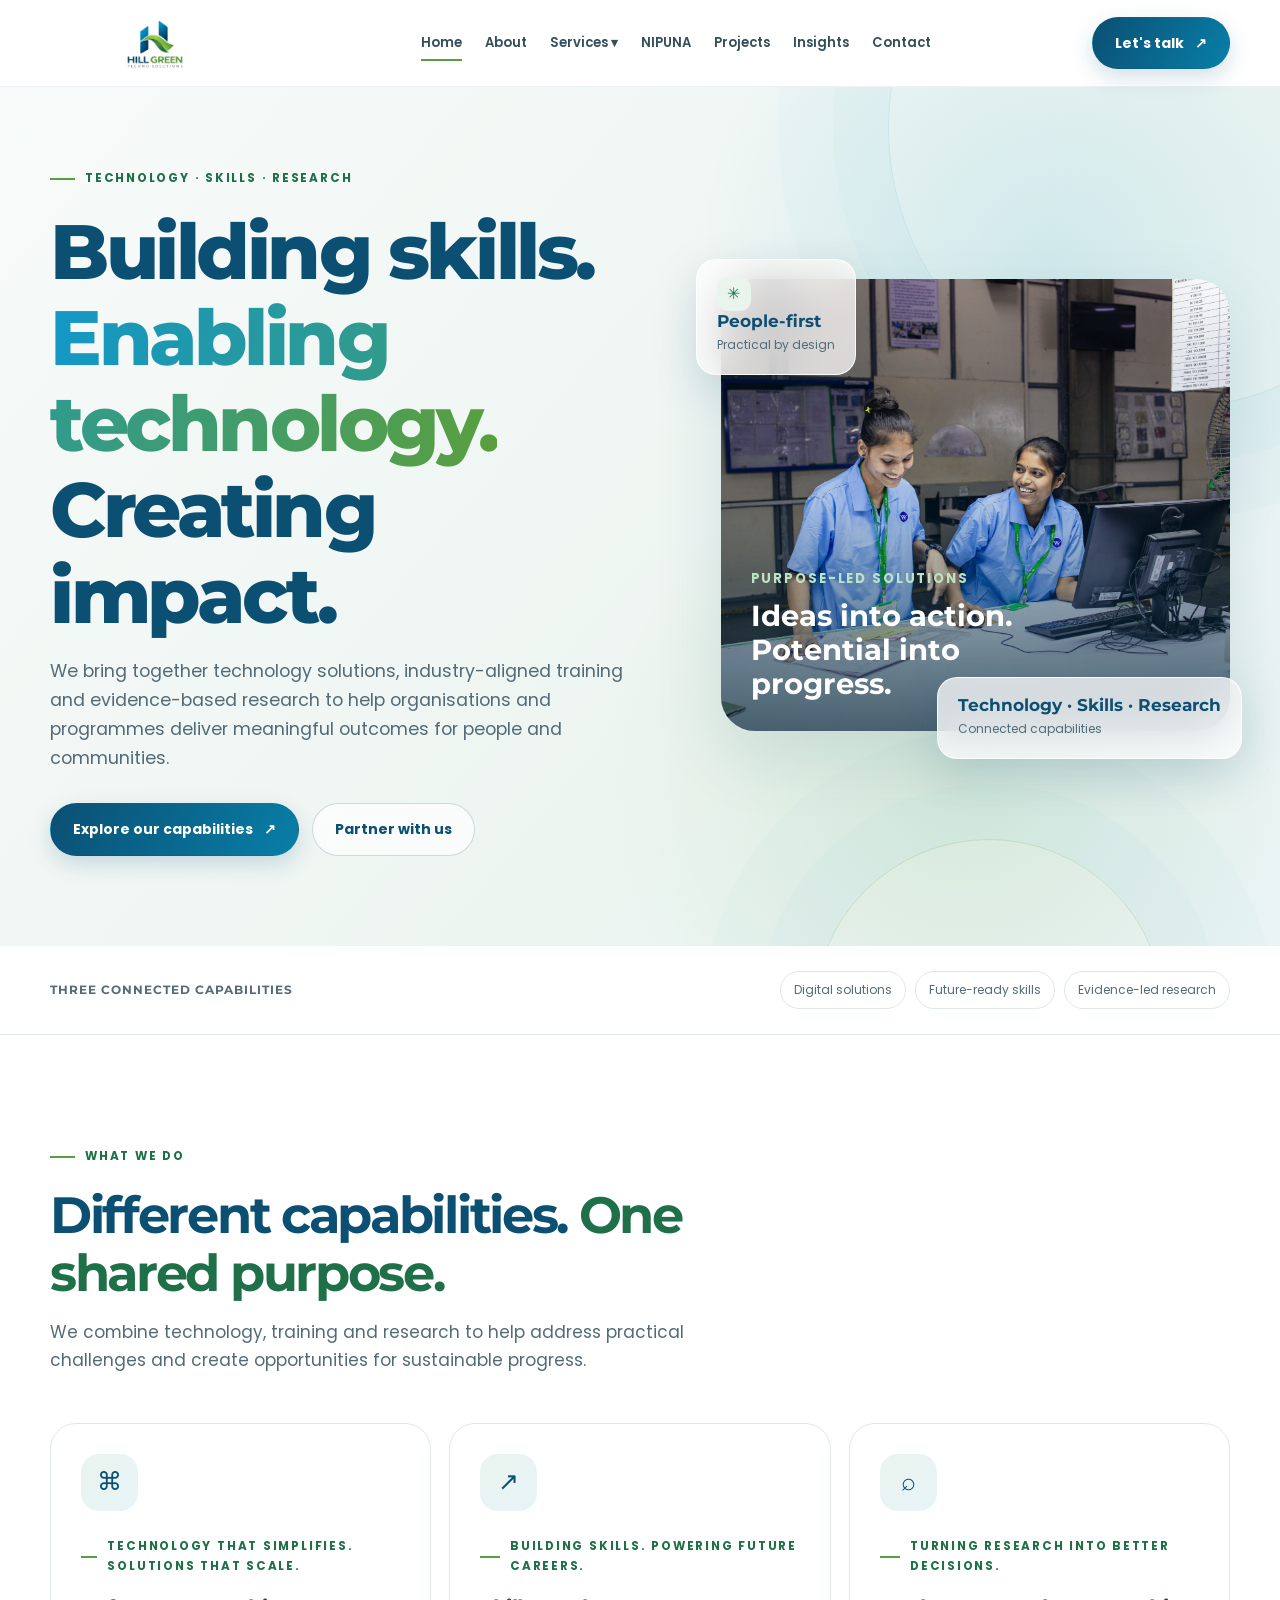
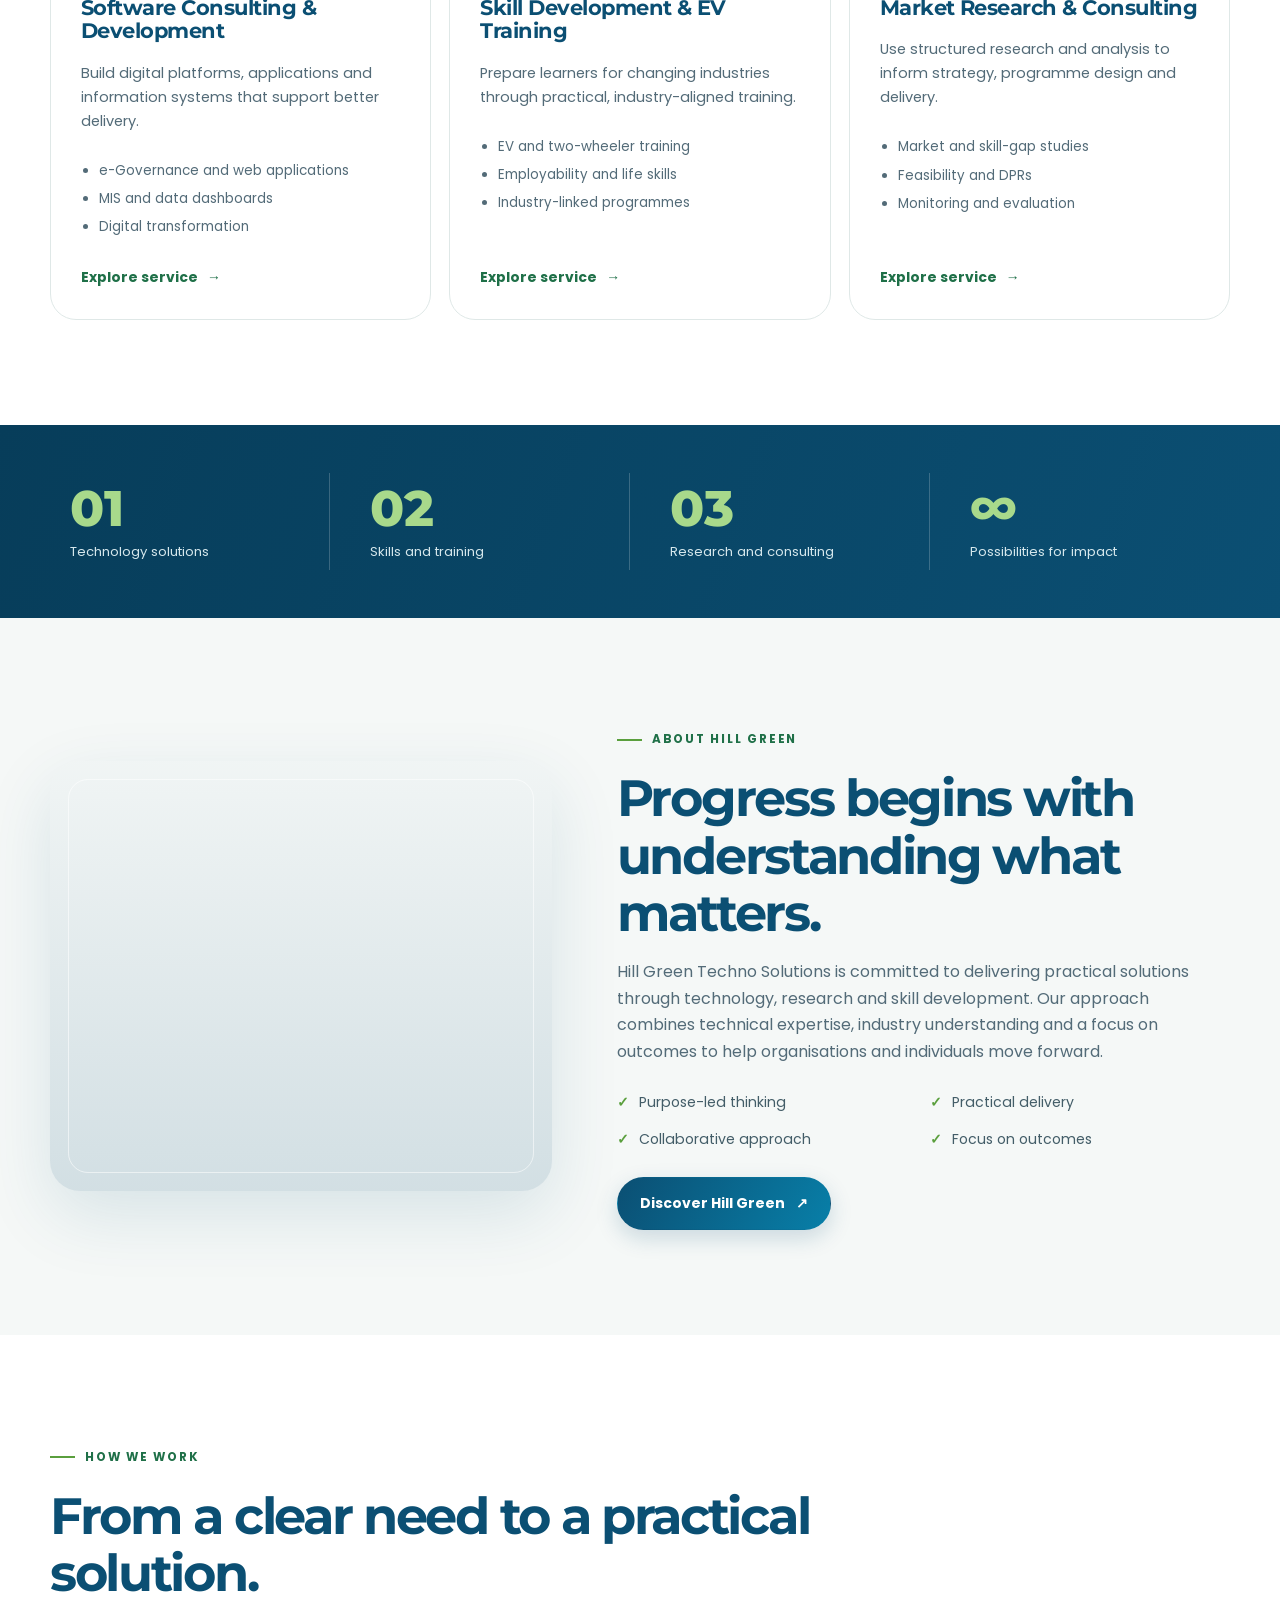
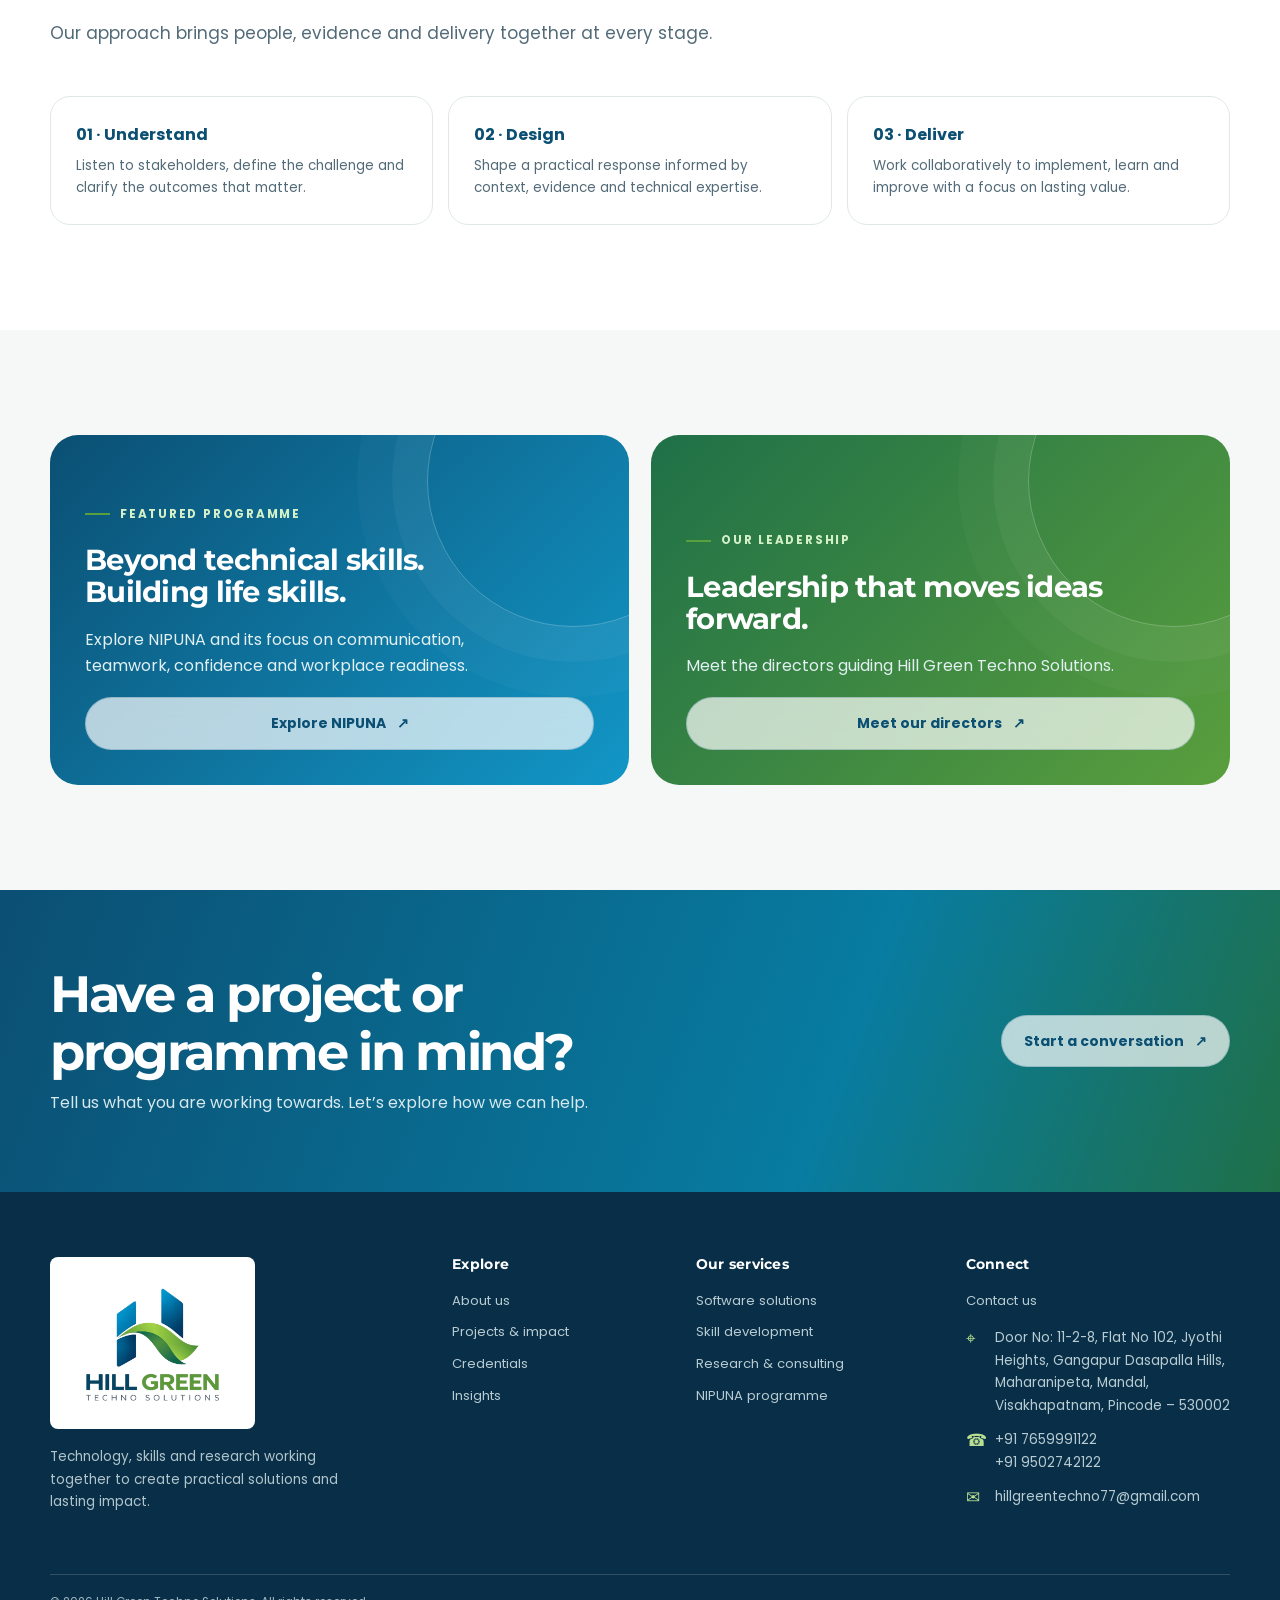
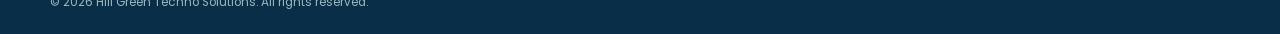
==== index.html @ 84041056 "Add files via upload" ====
<!DOCTYPE html>
<html lang="en">
<head>
<meta charset="utf-8">
<meta name="viewport" content="width=device-width, initial-scale=1">
<meta name="theme-color" content="#0B4F73">
<meta name="description" content="Hill Green Techno Solutions brings together technology, skill development and research to deliver practical solutions and lasting impact.">
<title>Hill Green Techno Solutions | Technology, Skills & Research</title>
<link rel="preconnect" href="https://fonts.googleapis.com">
<link rel="preconnect" href="https://fonts.gstatic.com" crossorigin>
<link href="https://fonts.googleapis.com/css2?family=Montserrat:wght@400;500;600;700;800&family=Poppins:wght@400;500;600;700&family=Noto+Sans+Telugu:wght@400;500;600;700&display=swap" rel="stylesheet">
<link rel="stylesheet" href="styles.css">
</head>
<body>
<header class="header"><div class="wrap nav">
<a class="brand" href="index.html" aria-label="Hill Green home"><img src="assets/hill-green-logo.png" alt="Hill Green Techno Solutions logo"></a>
<nav class="links" id="navLinks" aria-label="Main navigation">
<a href="index.html">Home</a><a href="about.html">About</a>
<div class="service-menu"><a href="software.html">Services ▾</a><div class="service-drop">
<a href="software.html">Software Consulting & Development</a><a href="skills.html">Skill Development & EV Training</a><a href="research.html">Market Research & Consulting</a></div></div>
<a href="nipuna.html">NIPUNA</a><a href="projects.html">Projects</a><a href="insights.html">Insights</a><a href="contact.html">Contact</a>
</nav>
<div class="navright"><a class="btn primary" href="contact.html">Let's talk <span class="arrow">↗</span></a><button class="menu" id="menuToggle" aria-label="Open navigation" aria-expanded="false">☰</button></div>
</div></header>
<main id="app" class="route-enter" tabindex="-1"></main><footer class="footer"><div class="wrap">
<div class="footer-grid">
<div><img class="footer-logo" src="assets/hill-green-logo.png" alt="Hill Green Techno Solutions"><p>Technology, skills and research working together to create practical solutions and lasting impact.</p></div>
<div><h4>Explore</h4><div class="footlinks"><a href="about.html">About us</a><a href="projects.html">Projects & impact</a><a href="credentials.html">Credentials</a><a href="insights.html">Insights</a></div></div>
<div><h4>Our services</h4><div class="footlinks"><a href="software.html">Software solutions</a><a href="skills.html">Skill development</a><a href="research.html">Research & consulting</a><a href="nipuna.html">NIPUNA programme</a></div></div>
<div><h4>Connect</h4><div class="footlinks"><a href="contact.html">Contact us</a></div>
<div class="footer-contact">
  <p><span class="contact-symbol" aria-hidden="true">⌖</span><span>Door No: 11-2-8, Flat No 102, Jyothi Heights, Gangapur Dasapalla Hills, Maharanipeta, Mandal, Visakhapatnam, Pincode – 530002</span></p>
  <p><span class="contact-symbol" aria-hidden="true">☎</span><span><a href="tel:+917659991122">+91 7659991122</a><br><a href="tel:+919502742122">+91 9502742122</a></span></p>
  <p><span class="contact-symbol" aria-hidden="true">✉</span><span><a href="mailto:hillgreentechno77@gmail.com">hillgreentechno77@gmail.com</a></span></p>
</div></div>
</div><div class="footer-bottom"><span>© <span id="year"></span> Hill Green Techno Solutions. All rights reserved.</span></div>
</div></footer>
<div class="toast" id="toast" role="status" aria-live="polite"></div>
<script src="app.js"></script>
</body>
</html>
---- styles.css ----
:root{--blue:#0B4F73;--tech:#1297C7;--green:#5A9F3D;--deepgreen:#1F7048;--slate:#536B78;--ink:#142B38;--muted:#536B78;--paper:#F5F8F7;--line:#DFE8E7;--white:#fff;--glass:rgba(255,255,255,.68);--shadow:0 24px 70px rgba(11,79,115,.12);--radius:26px}
*{box-sizing:border-box}html{scroll-behavior:smooth;scroll-padding-top:95px}body{margin:0;background:#fff;color:var(--ink);font-family:Poppins,Arial,sans-serif;line-height:1.65}a{color:inherit;text-decoration:none}
.skip-link{position:absolute;left:16px;top:-60px;z-index:1000;background:#0B4F73;color:#fff;padding:12px 16px;border-radius:10px;font-weight:700}
.skip-link:focus{top:12px}
:focus-visible{outline:3px solid #1297C7!important;outline-offset:3px}
button,input,select,textarea{font:inherit}button{cursor:pointer}img{max-width:100%;display:block}.wrap{width:min(1180px,calc(100% - 44px));margin:auto}
h1,h2,h3,h4{font-family:Montserrat,Poppins,sans-serif;line-height:1.12;letter-spacing:-.045em;color:var(--blue);margin:0 0 18px}h1{font-size:clamp(2.7rem,6vw,5.8rem);font-weight:800}h2{font-size:clamp(2rem,4vw,3.5rem);font-weight:700}h3{font-size:1.3rem;letter-spacing:-.025em}p{color:var(--muted);margin:0 0 18px}.eyebrow{display:inline-flex;align-items:center;gap:10px;color:var(--deepgreen);font-size:.74rem;font-weight:700;letter-spacing:.15em;text-transform:uppercase;margin-bottom:20px}.eyebrow:before{content:"";height:2px;width:25px;background:var(--green)}.section{padding:105px 0}.soft{background:var(--paper)}.dark{background:var(--blue);color:#fff}.dark h2,.dark h3{color:#fff}.dark p{color:#d1e0e5}.section-head{max-width:760px;margin-bottom:48px}.section-head p{font-size:1.06rem;max-width:690px}.accent{color:var(--deepgreen)}.muted{color:var(--muted)}
.header{position:sticky;top:0;z-index:50;background:rgba(255,255,255,.84);backdrop-filter:blur(22px);-webkit-backdrop-filter:blur(22px);border-bottom:1px solid rgba(11,79,115,.08)}.nav{height:86px;display:flex;align-items:center;justify-content:space-between;gap:26px}.brand img{width:210px;height:auto;max-height:67px;object-fit:contain}.links{display:flex;align-items:center;gap:23px;font-size:.82rem;font-weight:600;color:#344e5b}.links a{position:relative;padding:10px 0}.links a:after{content:"";position:absolute;left:0;bottom:3px;width:0;height:2px;background:var(--green);transition:width .25s}.links a:hover:after,.links a.active:after{width:100%}.navright{display:flex;align-items:center;gap:12px}.menu{display:none;width:44px;height:44px;border:1px solid var(--line);border-radius:14px;background:#fff;color:var(--blue);font-size:1.2rem}.service-menu{position:relative;align-self:stretch;display:flex;align-items:center}.service-drop{display:none;position:absolute;top:100%;left:-18px;z-index:80;width:310px;padding:12px;background:rgba(255,255,255,.98);backdrop-filter:blur(20px);-webkit-backdrop-filter:blur(20px);border:1px solid var(--line);border-radius:18px;box-shadow:var(--shadow);grid-template-columns:1fr}.service-drop:before{content:"";position:absolute;left:0;right:0;top:-14px;height:14px}.service-menu:hover .service-drop,.service-menu:focus-within .service-drop{display:grid}.service-menu>a{display:inline-flex;align-items:center;height:100%}.service-drop a{padding:11px 12px;border-radius:10px}.service-drop a:hover{background:#eef6f0}
.btn{position:relative;isolation:isolate;overflow:hidden;display:inline-flex;align-items:center;justify-content:center;gap:11px;padding:14px 22px;border-radius:999px;border:1px solid transparent;font-weight:700;font-size:.87rem;transition:transform .25s,box-shadow .25s,background .25s,border-color .25s}.btn:before{content:"";position:absolute;z-index:-1;inset:-40% auto -40% -70%;width:45%;transform:skewX(-22deg);background:linear-gradient(90deg,transparent,rgba(255,255,255,.5),transparent);transition:left .55s}.btn:hover:before{left:130%}.btn:hover{transform:translateY(-3px);box-shadow:0 13px 30px rgba(11,79,115,.18)}.primary{background:linear-gradient(120deg,var(--blue),#087fa8);color:#fff;box-shadow:0 8px 22px rgba(11,79,115,.18)}.primary:hover{background:linear-gradient(120deg,var(--deepgreen),var(--green))}.secondary{background:rgba(255,255,255,.7);border-color:rgba(11,79,115,.2);color:var(--blue);backdrop-filter:blur(12px)}.secondary:hover{border-color:var(--green);background:#fff}.btn .arrow{transition:transform .25s}.btn:hover .arrow{transform:translateX(4px)}
.hero{position:relative;overflow:hidden;min-height:690px;display:flex;align-items:center;background:radial-gradient(circle at 82% 20%,rgba(18,151,199,.13),transparent 28%),radial-gradient(circle at 75% 80%,rgba(90,159,61,.14),transparent 30%),linear-gradient(130deg,#f7faf9,#edf5f1 60%,#eaf4f5);padding:75px 0 90px}.hero:before,.hero:after{content:"";position:absolute;border:1px solid rgba(18,151,199,.13);border-radius:50%;width:560px;height:560px;right:-170px;top:-240px;box-shadow:0 0 0 55px rgba(18,151,199,.025),0 0 0 110px rgba(18,151,199,.018);animation:orbit 22s linear infinite}.hero:after{width:350px;height:350px;right:9%;top:auto;bottom:-245px;border-color:rgba(90,159,61,.2);animation-direction:reverse}.hero-grid{position:relative;z-index:1;display:grid;grid-template-columns:1.05fr .95fr;gap:55px;align-items:center}.hero-copy{max-width:720px}.hero h1 span{background:linear-gradient(100deg,var(--tech),var(--green));-webkit-background-clip:text;background-clip:text;color:transparent}.hero-copy>p{font-size:1.1rem;max-width:630px;margin-bottom:30px}.actions{display:flex;gap:13px;flex-wrap:wrap}.hero-art{height:500px;position:relative}.hero-photo{position:absolute;inset:20px 0 28px 25px;border-radius:34px;overflow:hidden;background:linear-gradient(180deg,rgba(11,79,115,.02),rgba(11,79,115,.35)),url('assets/home-hero.jpg') center/cover;box-shadow:var(--shadow);animation:float 7s ease-in-out infinite}.hero-photo:after{content:"";position:absolute;inset:0;background:linear-gradient(180deg,transparent 50%,rgba(5,30,45,.58))}.photo-caption{position:absolute;z-index:2;bottom:30px;left:30px;color:#fff}.photo-caption small{color:#bce4c2;text-transform:uppercase;letter-spacing:.14em;font-weight:700}.photo-caption strong{display:block;font:700 1.8rem Montserrat;max-width:320px;line-height:1.18;margin-top:8px}.glass-note{position:absolute;z-index:3;background:rgba(255,255,255,.75);backdrop-filter:blur(20px);border:1px solid rgba(255,255,255,.85);box-shadow:0 15px 45px rgba(11,79,115,.15);border-radius:20px;padding:17px 20px}.glass-note.top{top:0;left:0}.glass-note.bottom{bottom:0;right:-12px}.glass-note b{display:block;color:var(--blue);font:700 1.05rem Montserrat}.glass-note small{color:var(--slate);font-size:.75rem}.note-icon{display:inline-grid;place-items:center;width:34px;height:34px;border-radius:11px;background:#e9f4ec;color:var(--deepgreen);margin-right:8px}
.trustbar{padding:25px 0;border-bottom:1px solid var(--line)}.trustrow{display:flex;justify-content:space-between;align-items:center;gap:24px;flex-wrap:wrap}.trustrow strong{font:700 .78rem Montserrat;letter-spacing:.08em;color:var(--slate);text-transform:uppercase}.trust-pills{display:flex;gap:9px;flex-wrap:wrap}.trust-pills span{border:1px solid var(--line);border-radius:999px;padding:8px 13px;font-size:.75rem;color:var(--slate)}
.cards{display:grid;grid-template-columns:repeat(3,1fr);gap:18px}.card{background:#fff;border:1px solid var(--line);border-radius:var(--radius);padding:30px;transition:transform .35s,box-shadow .35s,border-color .35s;min-height:340px;display:flex;flex-direction:column}.card:hover{transform:translateY(-8px);box-shadow:var(--shadow);border-color:rgba(90,159,61,.55)}.iconbox{width:57px;height:57px;border-radius:18px;background:linear-gradient(145deg,#eaf4ee,#e7f4f8);display:grid;place-items:center;font-size:1.55rem;color:var(--blue);margin-bottom:26px}.card p{font-size:.91rem}.card ul{padding-left:18px;color:var(--muted);font-size:.84rem;margin:3px 0 22px}.card li{margin:6px 0}.textlink{margin-top:auto;color:var(--deepgreen);font-weight:700;font-size:.87rem;display:inline-flex;gap:9px;align-items:center}.textlink span{transition:transform .2s}.textlink:hover span{transform:translateX(5px)}
.split{display:grid;grid-template-columns:.9fr 1.1fr;gap:65px;align-items:center}.photo-block{min-height:430px;border-radius:30px;background:linear-gradient(180deg,rgba(11,79,115,.02),rgba(11,79,115,.15)),url('https://images.unsplash.com/photo-1521737711867-e3b97375f902?auto=format&fit=crop&w=1200&q=85') center/cover;box-shadow:var(--shadow);position:relative;overflow:hidden}.photo-block:after{content:"";position:absolute;inset:18px;border:1px solid rgba(255,255,255,.55);border-radius:20px}.checklist{display:grid;grid-template-columns:1fr 1fr;gap:14px;margin:26px 0}.check{display:flex;gap:10px;align-items:flex-start;font-size:.88rem;color:#435d68}.check i{font-style:normal;color:var(--green);font-weight:800}
.metrics{background:linear-gradient(110deg,#073d5a,var(--blue));color:#fff;padding:48px 0}.metric-grid{display:grid;grid-template-columns:repeat(4,1fr);gap:20px}.metric{border-right:1px solid rgba(255,255,255,.2);padding:5px 20px}.metric:last-child{border:0}.metric strong{display:block;font:800 clamp(2rem,4vw,3.1rem) Montserrat;color:#a8d98b}.metric span{font-size:.82rem;color:#d5e7ec}
.feature-grid{display:grid;grid-template-columns:1fr 1fr;gap:22px}.feature{min-height:350px;border-radius:28px;padding:35px;position:relative;overflow:hidden;background:linear-gradient(135deg,#0B4F73,#1297C7);color:#fff;display:flex;flex-direction:column;justify-content:flex-end}.feature.green{background:linear-gradient(135deg,#1F7048,#5A9F3D)}.feature:before{content:"";position:absolute;width:290px;height:290px;border:1px solid rgba(255,255,255,.25);border-radius:50%;right:-90px;top:-100px;box-shadow:0 0 0 35px rgba(255,255,255,.04),0 0 0 70px rgba(255,255,255,.025)}.feature>*{position:relative}.feature .eyebrow{color:#d4f0c7}.feature h3{color:#fff;font-size:1.8rem;max-width:430px}.feature p{color:#e2f0f3;max-width:450px}
.nipuna{display:grid;grid-template-columns:1fr 1fr;gap:50px;align-items:center}.nipuna-visual{min-height:410px;border-radius:30px;background:linear-gradient(180deg,rgba(11,79,115,.05),rgba(11,79,115,.3)),url('https://images.unsplash.com/photo-1523240795612-9a054b0db644?auto=format&fit=crop&w=1200&q=85') center/cover;box-shadow:var(--shadow);position:relative}.floating-stat{position:absolute;bottom:22px;left:22px;padding:20px 22px;border-radius:18px;background:rgba(255,255,255,.82);backdrop-filter:blur(18px);max-width:240px}.floating-stat strong{font:700 1.4rem Montserrat;color:var(--blue);display:block}.floating-stat small{color:var(--slate)}
.leadership{display:grid;grid-template-columns:repeat(2,1fr);gap:22px}.leader{border:1px solid var(--line);border-radius:24px;padding:24px;display:grid;grid-template-columns:135px 1fr;gap:22px;align-items:center;background:#fff;transition:transform .3s,box-shadow .3s}.leader:hover{transform:translateY(-5px);box-shadow:var(--shadow)}.portrait{height:155px;border-radius:17px;background:linear-gradient(145deg,#e5f0eb,#dcecf2);display:grid;place-items:center;color:var(--blue);font:700 2.6rem Montserrat}.leader h3{margin-bottom:5px}.leader .role{font-size:.78rem;color:var(--deepgreen);font-weight:700;margin-bottom:10px}.leader p{font-size:.82rem;margin:0}.placeholder{font-size:.72rem;color:#536B78;margin-top:8px}
.page-hero{padding:100px 0 78px;background:radial-gradient(circle at 88% 18%,rgba(18,151,199,.14),transparent 26%),linear-gradient(130deg,#f7faf9,#edf5f1);position:relative;overflow:hidden}.page-hero .wrap{position:relative;z-index:1}.page-hero h1{max-width:900px;font-size:clamp(2.7rem,5.7vw,5rem)}.page-hero p{font-size:1.08rem;max-width:790px}.crumb{font-size:.77rem;color:var(--slate);margin-bottom:22px}.crumb a{color:var(--deepgreen);font-weight:700}.service-layout{display:grid;grid-template-columns:1.2fr .8fr;gap:45px}.service-aside{background:linear-gradient(145deg,#0B4F73,#087ca1);border-radius:25px;padding:30px;color:#fff;align-self:start;position:sticky;top:120px}.service-aside h3{color:#fff}.service-aside p{color:#d7e9ee}.service-aside a{margin-top:10px}.service-list{display:grid;grid-template-columns:1fr 1fr;gap:14px;margin:28px 0}.service-item{padding:18px;border:1px solid var(--line);border-radius:16px;background:#fff}.service-item b{display:block;color:var(--blue);font-size:.9rem;margin-bottom:5px}.service-item span{font-size:.78rem;color:var(--muted)}
.values{display:grid;grid-template-columns:repeat(3,1fr);gap:15px}.value{padding:25px;border:1px solid var(--line);border-radius:20px;background:#fff}.value b{display:block;color:var(--blue);margin-bottom:7px}.value p{font-size:.84rem;margin:0}
.project-grid{display:grid;grid-template-columns:repeat(3,1fr);gap:18px}.project{border:1px solid var(--line);border-radius:22px;overflow:hidden;background:#fff}.project-img{height:190px;background:linear-gradient(140deg,#dcecf0,#e8f2e7)}.project-img.one{background:linear-gradient(180deg,rgba(11,79,115,.05),rgba(11,79,115,.18)),url('https://images.unsplash.com/photo-1486406146926-c627a92ad1ab?auto=format&fit=crop&w=800&q=80') center/cover}.project-img.two{background:linear-gradient(180deg,rgba(11,79,115,.05),rgba(11,79,115,.18)),url('https://images.unsplash.com/photo-1581092334651-ddf26d9a09d0?auto=format&fit=crop&w=800&q=80') center/cover}.project-img.three{background:linear-gradient(180deg,rgba(11,79,115,.05),rgba(11,79,115,.18)),url('https://images.unsplash.com/photo-1556761175-b413da4baf72?auto=format&fit=crop&w=800&q=80') center/cover}.project-copy{padding:23px}.project-copy p{font-size:.84rem}
.faq{max-width:850px;border-bottom:1px solid var(--line)}.faq button{border:0;background:none;width:100%;padding:20px 0;display:flex;justify-content:space-between;text-align:left;color:var(--blue);font-weight:700}.faq-answer{display:none;padding:0 30px 18px 0}.faq.open .faq-answer{display:block}.faq-answer p{margin:0;font-size:.9rem}
.cta{padding:75px 0;background:linear-gradient(110deg,#0B4F73,#087ca1 65%,#1F7048);color:#fff}.cta-row{display:flex;justify-content:space-between;align-items:center;gap:30px}.cta h2{color:#fff;max-width:700px;margin-bottom:10px}.cta p{color:#d7e9ee;margin:0}.footer{background:#082f47;color:#d8e5e9;padding:65px 0 22px}.footer-grid{display:grid;grid-template-columns:1.4fr .8fr .9fr 1fr;gap:32px;padding-bottom:42px}.footer-logo{width:205px;height:auto;object-fit:contain;filter:none;opacity:1;background:#fff;border-radius:8px;padding:5px}.footer p{color:#b1c4cc;font-size:.85rem;max-width:300px;margin-top:17px}.footer h4{font-size:.85rem;color:#fff;letter-spacing:.02em}.footlinks{display:grid;gap:10px;color:#b8cbd2;font-size:.82rem}.footlinks a:hover{color:#b8df91}.footer-bottom{border-top:1px solid rgba(255,255,255,.16);padding-top:18px;display:flex;justify-content:space-between;gap:18px;font-size:.74rem;color:#9fb5bf}
.google-form-wrap{min-width:0;background:#fff;border:1px solid var(--line);border-radius:20px;padding:14px;box-shadow:var(--shadow)}.google-form-frame{display:block;width:100%;min-height:900px;border:0;border-radius:12px;background:#fff}.google-form-wrap .formnote{margin:10px 8px 4px}.contact-grid{display:grid;grid-template-columns:.8fr 1.2fr;gap:35px}.contact-panel{background:var(--blue);border-radius:24px;padding:30px;color:#fff}.contact-panel h3{color:#fff}.contact-panel p{color:#d0e1e8}.contact-form{display:grid;grid-template-columns:1fr 1fr;gap:15px}.field{display:grid;gap:7px}.field.full{grid-column:1/-1}.field label{font-size:.78rem;font-weight:700;color:var(--blue)}.field input,.field select,.field textarea{width:100%;border:1px solid var(--line);border-radius:13px;padding:13px 14px;outline:0;background:#fff;color:var(--ink)}.field input:focus,.field select:focus,.field textarea:focus{border-color:var(--tech);box-shadow:0 0 0 4px rgba(18,151,199,.1)}.field textarea{min-height:125px;resize:vertical}.formnote{font-size:.78rem;color:var(--muted);grid-column:1/-1}
.reveal{opacity:0;transform:translateY(24px);transition:opacity .75s ease,transform .75s cubic-bezier(.2,.7,.2,1)}.reveal.show{opacity:1;transform:none}.route-enter{animation:routeIn .45s ease both}.toast{position:fixed;right:22px;bottom:22px;background:#0B4F73;color:#fff;padding:14px 18px;border-radius:14px;box-shadow:var(--shadow);z-index:100;display:none;max-width:350px;font-size:.85rem}
@keyframes orbit{to{transform:rotate(360deg)}}@keyframes float{0%,100%{transform:translateY(0)}50%{transform:translateY(-10px)}}@keyframes routeIn{from{opacity:0;transform:translateY(12px)}to{opacity:1;transform:none}}
@media(max-width:1050px){.links{gap:13px}.links>a,.service-menu>a{font-size:.75rem}.brand img{width:180px}.hero-grid{gap:28px}.footer-grid{grid-template-columns:1.2fr 1fr 1fr}.footer-grid>div:last-child{grid-column:2/4}}
@media(max-width:850px){.section{padding:78px 0}.nav{height:74px}.menu{display:block}.links{display:none;position:absolute;top:74px;left:20px;right:20px;background:rgba(255,255,255,.97);backdrop-filter:blur(18px);border:1px solid var(--line);border-radius:20px;padding:15px;box-shadow:var(--shadow);align-items:stretch;flex-direction:column;gap:2px}.links.open{display:flex}.links>a,.service-menu>a{padding:11px 9px;font-size:.88rem}.service-menu{display:block}.service-drop{position:static;display:grid;box-shadow:none;width:100%;border:0;background:#f5f8f7;margin:5px 0;backdrop-filter:none}.service-drop:before{display:none}.navright>.primary{display:none}.hero{padding:65px 0}.hero-grid{grid-template-columns:1fr}.hero-art{max-width:620px;width:100%;margin:10px auto 0;height:420px}.cards{grid-template-columns:1fr 1fr}.card:last-child{grid-column:1/-1}.split,.nipuna,.service-layout,.contact-grid{grid-template-columns:1fr;gap:35px}.metric-grid{grid-template-columns:1fr 1fr}.metric:nth-child(2){border:0}.leadership{grid-template-columns:1fr}.project-grid{grid-template-columns:1fr 1fr}.project:last-child{grid-column:1/-1}.service-aside{position:static}.cta-row{align-items:flex-start;flex-direction:column}.footer-grid{grid-template-columns:1fr 1fr}.footer-grid>div:last-child{grid-column:auto}}
@media(max-width:560px){.wrap{width:calc(100% - 32px)}.brand img{width:165px}.hero{padding:55px 0}.hero h1{font-size:2.55rem}.hero-copy>p{font-size:.98rem}.actions .btn{width:100%}.hero-art{height:330px}.hero-photo{inset:10px 0 20px 10px}.photo-caption{left:20px;bottom:20px}.photo-caption strong{font-size:1.35rem}.glass-note{padding:12px 14px}.glass-note.bottom{right:0}.cards,.feature-grid,.values,.project-grid{grid-template-columns:1fr}.card:last-child,.project:last-child{grid-column:auto}.metric{padding:8px 10px}.metric strong{font-size:1.9rem}.checklist,.service-list{grid-template-columns:1fr}.leader{grid-template-columns:92px 1fr;padding:16px;gap:14px}.portrait{height:115px;font-size:2rem}.page-hero{padding:70px 0 55px}.page-hero h1{font-size:2.55rem}.contact-form{grid-template-columns:1fr}.field.full{grid-column:auto}.footer-grid{grid-template-columns:1fr 1fr;gap:28px 18px}.footer-grid>div:first-child{grid-column:1/-1}.footer-bottom{flex-direction:column}.trustrow{align-items:flex-start;flex-direction:column}}
@media(prefers-reduced-motion:reduce){*,*:before,*:after{scroll-behavior:auto!important;animation-duration:.01ms!important;animation-iteration-count:1!important;transition-duration:.01ms!important}.reveal{opacity:1;transform:none}}

.footer-contact{display:grid;gap:12px;margin-top:16px;color:#b8cbd2;font-size:.78rem;line-height:1.65}.footer-contact p{display:grid;grid-template-columns:20px 1fr;gap:9px;align-items:start;margin:0;max-width:none;color:#b8cbd2}.contact-symbol{color:#b8df91;font-size:1.05rem;line-height:1.4}.footer-contact a{color:inherit;overflow-wrap:anywhere}.footer-contact a:hover{color:#b8df91}
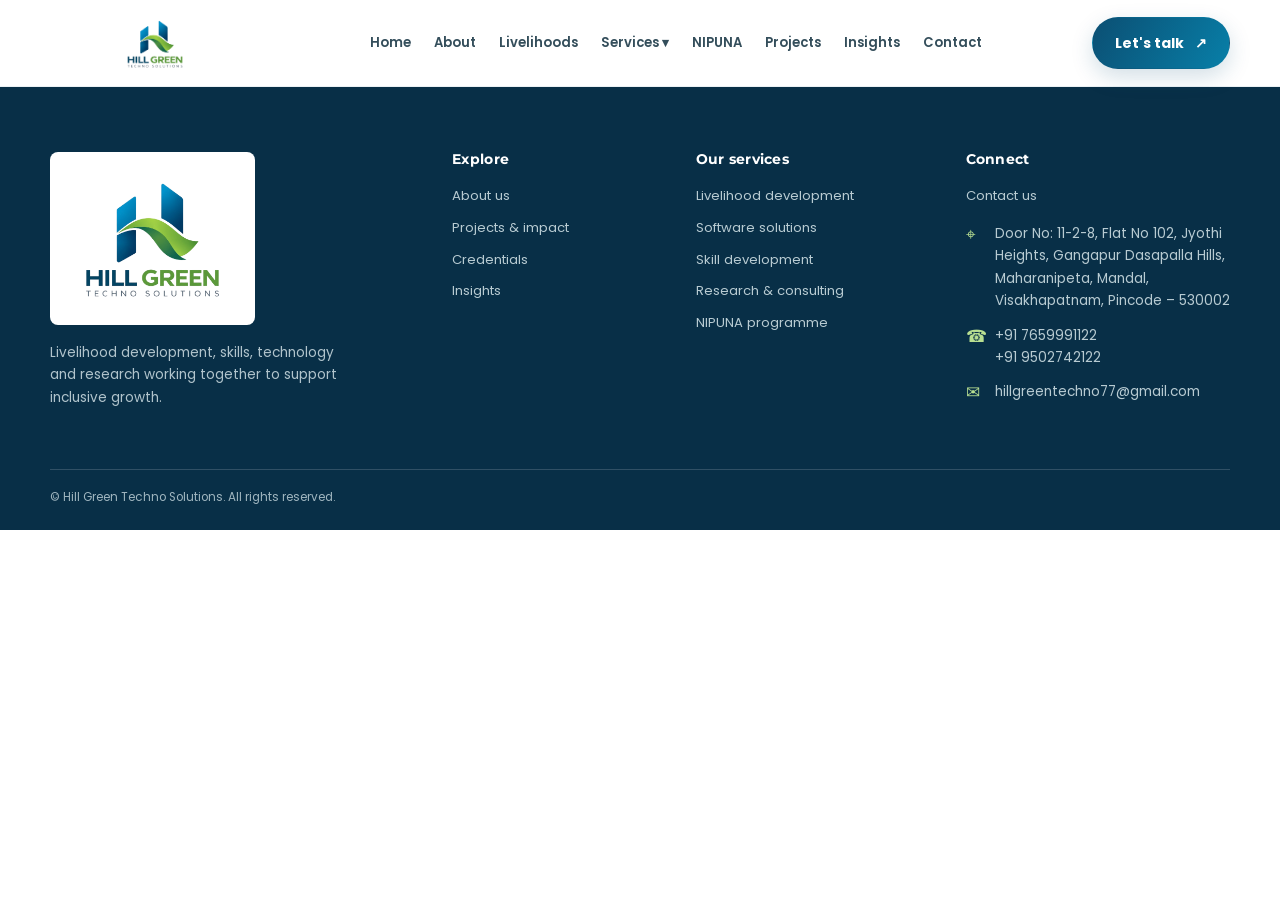
==== commit 753c3523: "seo: link livelihood development from homepage navigation" ====
--- a/index.html
+++ b/index.html
@@ -15,8 +15,8 @@
 <header class="header"><div class="wrap nav">
 <a class="brand" href="index.html" aria-label="Hill Green home"><img src="assets/hill-green-logo.png" alt="Hill Green Techno Solutions logo"></a>
 <nav class="links" id="navLinks" aria-label="Main navigation">
-<a href="index.html">Home</a><a href="about.html">About</a>
-<div class="service-menu"><a href="software.html">Services ▾</a><div class="service-drop">
+<a href="index.html">Home</a><a href="about.html">About</a><a href="livelihoods.html">Livelihoods</a>
+<div class="service-menu"><a href="software.html">Services ▾</a><div class="service-drop"><a href="livelihoods.html">Livelihood Development</a>
 <a href="software.html">Software Consulting & Development</a><a href="skills.html">Skill Development & EV Training</a><a href="research.html">Market Research & Consulting</a></div></div>
 <a href="nipuna.html">NIPUNA</a><a href="projects.html">Projects</a><a href="insights.html">Insights</a><a href="contact.html">Contact</a>
 </nav>
@@ -24,9 +24,9 @@
 </div></header>
 <main id="app" class="route-enter" tabindex="-1"></main><footer class="footer"><div class="wrap">
 <div class="footer-grid">
-<div><img class="footer-logo" src="assets/hill-green-logo.png" alt="Hill Green Techno Solutions"><p>Technology, skills and research working together to create practical solutions and lasting impact.</p></div>
+<div><img class="footer-logo" src="assets/hill-green-logo.png" alt="Hill Green Techno Solutions"><p>Livelihood development, skills, technology and research working together to support inclusive growth.</p></div>
 <div><h4>Explore</h4><div class="footlinks"><a href="about.html">About us</a><a href="projects.html">Projects & impact</a><a href="credentials.html">Credentials</a><a href="insights.html">Insights</a></div></div>
-<div><h4>Our services</h4><div class="footlinks"><a href="software.html">Software solutions</a><a href="skills.html">Skill development</a><a href="research.html">Research & consulting</a><a href="nipuna.html">NIPUNA programme</a></div></div>
+<div><h4>Our services</h4><div class="footlinks"><a href="livelihoods.html">Livelihood development</a><a href="software.html">Software solutions</a><a href="skills.html">Skill development</a><a href="research.html">Research & consulting</a><a href="nipuna.html">NIPUNA programme</a></div></div>
 <div><h4>Connect</h4><div class="footlinks"><a href="contact.html">Contact us</a></div>
 <div class="footer-contact">
   <p><span class="contact-symbol" aria-hidden="true">⌖</span><span>Door No: 11-2-8, Flat No 102, Jyothi Heights, Gangapur Dasapalla Hills, Maharanipeta, Mandal, Visakhapatnam, Pincode – 530002</span></p>
--- a/styles.css
+++ b/styles.css
@@ -30,3 +30,71 @@
 @media(prefers-reduced-motion:reduce){*,*:before,*:after{scroll-behavior:auto!important;animation-duration:.01ms!important;animation-iteration-count:1!important;transition-duration:.01ms!important}.reveal{opacity:1;transform:none}}
 
 .footer-contact{display:grid;gap:12px;margin-top:16px;color:#b8cbd2;font-size:.78rem;line-height:1.65}.footer-contact p{display:grid;grid-template-columns:20px 1fr;gap:9px;align-items:start;margin:0;max-width:none;color:#b8cbd2}.contact-symbol{color:#b8df91;font-size:1.05rem;line-height:1.4}.footer-contact a{color:inherit;overflow-wrap:anywhere}.footer-contact a:hover{color:#b8df91}
+
+/* Hill Green Insights hub */
+.sr-only{position:absolute;width:1px;height:1px;padding:0;margin:-1px;overflow:hidden;clip:rect(0,0,0,0);white-space:nowrap;border:0}
+.insights-section{background:linear-gradient(180deg,#fff 0%,#f5f8f7 100%)}.insights-intro{display:flex;align-items:end;justify-content:space-between;gap:25px;margin-bottom:30px}.insights-intro>div:first-child{max-width:760px}.insights-intro h2{margin-bottom:12px}.insights-intro p{max-width:690px}.insights-updated{font-size:.76rem;color:var(--slate);border:1px solid var(--line);background:#fff;padding:10px 14px;border-radius:999px;white-space:nowrap}.insights-searchbar{display:flex;align-items:center;gap:15px;margin:25px 0 16px}.insights-searchbar input{width:min(560px,100%);padding:15px 18px;border:1px solid var(--line);border-radius:14px;background:#fff;color:var(--ink);outline:0}.insights-searchbar input:focus{border-color:var(--tech);box-shadow:0 0 0 4px rgba(18,151,199,.1)}.insights-count{font-size:.78rem;color:var(--slate)}.insights-filters{display:flex;gap:9px;flex-wrap:wrap;margin-bottom:38px}.insight-filter{border:1px solid var(--line);background:#fff;color:var(--slate);border-radius:999px;padding:9px 15px;font-size:.78rem;font-weight:600;transition:.2s}.insight-filter:hover,.insight-filter.active{background:var(--blue);border-color:var(--blue);color:#fff}.insights-featured{margin-bottom:50px}.insight-feature-card{display:grid;grid-template-columns:1.05fr .95fr;overflow:hidden;border-radius:28px;background:linear-gradient(125deg,#0b4f73,#087da1 68%,#1f7048);color:#fff;min-height:280px;box-shadow:var(--shadow)}.insight-feature-copy{padding:clamp(25px,5vw,52px);display:flex;flex-direction:column;align-items:flex-start;justify-content:center}.insight-feature-copy .eyebrow{color:#c8e9b9}.insight-feature-copy h3{font-size:clamp(1.5rem,3vw,2.35rem);color:#fff;margin:0 0 14px}.insight-feature-copy p{color:#e0edf0;max-width:650px}.insight-feature-art{min-height:260px;background:radial-gradient(circle at 70% 30%,rgba(255,255,255,.25),transparent 30%),linear-gradient(135deg,rgba(255,255,255,.04),rgba(0,0,0,.12));display:grid;place-items:center;position:relative;overflow:hidden}.insight-feature-art:before,.insight-feature-art:after{content:"";position:absolute;width:260px;height:260px;border:1px solid rgba(255,255,255,.28);border-radius:50%;box-shadow:0 0 0 30px rgba(255,255,255,.04),0 0 0 65px rgba(255,255,255,.03)}.insight-feature-art:after{width:140px;height:140px}.insight-feature-art span{z-index:1;font:800 5rem Montserrat;color:rgba(255,255,255,.9);letter-spacing:-.1em}.insight-feature-copy .btn{margin-top:5px}.insights-results-head{display:flex;justify-content:space-between;align-items:end;gap:20px;margin-bottom:24px}.insights-results-head h2{margin:0}.insights-live{font-size:.75rem;color:var(--deepgreen);display:flex;align-items:center;gap:8px}.insights-live i{width:8px;height:8px;border-radius:50%;background:#5a9f3d;box-shadow:0 0 0 4px rgba(90,159,61,.12)}.insights-grid{display:grid;grid-template-columns:repeat(3,minmax(0,1fr));gap:18px}.insight-card{border:1px solid var(--line);border-radius:21px;background:#fff;padding:24px;display:flex;flex-direction:column;min-height:310px;transition:transform .25s,box-shadow .25s,border-color .25s}.insight-card:hover{transform:translateY(-5px);box-shadow:var(--shadow);border-color:rgba(90,159,61,.5)}.insight-card-top{display:flex;justify-content:space-between;align-items:center;gap:12px;margin-bottom:17px}.insight-category{font-size:.66rem;font-weight:700;letter-spacing:.07em;text-transform:uppercase;color:var(--deepgreen);background:#edf6ed;padding:7px 10px;border-radius:999px}.insight-date{font-size:.7rem;color:#84939a;white-space:nowrap}.insight-card h3{font-size:1.12rem;line-height:1.35;margin:0 0 12px}.insight-card p{font-size:.83rem;line-height:1.7;margin-bottom:20px}.insight-card-foot{margin-top:auto;padding-top:14px;border-top:1px solid #edf1f0;display:flex;align-items:center;justify-content:space-between;gap:10px}.insight-source{font-size:.7rem;color:#758791;overflow:hidden;text-overflow:ellipsis;white-space:nowrap}.insight-read{font-size:.77rem;font-weight:700;color:var(--deepgreen);white-space:nowrap}.insight-read:hover{text-decoration:underline}.insights-loading,.insights-empty{padding:38px 20px;text-align:center;color:var(--slate);border:1px dashed var(--line);border-radius:18px;background:#fff;grid-column:1/-1}.insights-disclaimer{margin-top:42px;padding:17px 20px;border-left:3px solid var(--green);background:#edf5ef;color:#5d7078;font-size:.74rem;line-height:1.7;border-radius:0 12px 12px 0}.insights-empty[hidden]{display:none}
+@media(max-width:850px){.insights-grid{grid-template-columns:repeat(2,minmax(0,1fr))}.insights-intro{align-items:flex-start;flex-direction:column}.insight-feature-card{grid-template-columns:1fr}.insight-feature-art{min-height:150px;order:-1}}
+@media(max-width:560px){.insights-grid{grid-template-columns:1fr}.insights-searchbar{align-items:flex-start;flex-direction:column}.insights-searchbar input{width:100%}.insights-results-head{align-items:flex-start;flex-direction:column}.insight-card{min-height:0}}
+
+
+/* NIPUNA programme page */
+.nipuna-intro{display:grid;grid-template-columns:1fr 1fr;gap:58px;align-items:center}
+.nipuna-points{display:flex;flex-wrap:wrap;gap:10px;margin-top:26px}
+.nipuna-points span{padding:10px 14px;border:1px solid var(--line);border-radius:999px;color:var(--blue);font-size:.82rem;font-weight:600;background:#fff}
+.nipuna-stats-grid{display:grid;grid-template-columns:repeat(4,1fr);gap:14px}
+.nipuna-stat-card{padding:26px;border:1px solid var(--line);border-radius:20px;background:#fff;display:flex;flex-direction:column;gap:6px}
+.nipuna-stat-card strong{font:800 clamp(2rem,4vw,3rem) Montserrat,sans-serif;letter-spacing:-.06em;color:var(--blue)}
+.nipuna-stat-card span{font-weight:700;color:var(--blue)}
+.nipuna-stat-card small{color:var(--muted);font-size:.78rem}
+.nipuna-modules{display:grid;grid-template-columns:1fr 1fr;gap:12px}
+.nipuna-module{display:flex;gap:18px;align-items:flex-start;padding:22px;border:1px solid var(--line);border-radius:18px;background:#fff;transition:transform .25s ease,box-shadow .25s ease,border-color .25s ease}
+.nipuna-module:hover{transform:translateY(-3px);box-shadow:var(--shadow);border-color:rgba(18,151,199,.35)}
+.nipuna-module>span,.nipuna-delivery-grid article>span{font:700 .82rem Montserrat,sans-serif;color:var(--green);letter-spacing:.08em;padding-top:3px}
+.nipuna-module h3{font-size:1rem;margin:0 0 7px}
+.nipuna-module p{font-size:.85rem;line-height:1.65;margin:0}
+.nipuna-note{font-size:.78rem;margin:18px 0 0;color:var(--muted)}
+.nipuna-delivery-grid{display:grid;grid-template-columns:repeat(3,1fr);gap:15px}
+.nipuna-delivery-grid article{padding:28px;border-radius:20px;background:#fff;border:1px solid var(--line)}
+.nipuna-delivery-grid h3{margin:15px 0 8px}
+.nipuna-delivery-grid p{font-size:.88rem;margin:0;line-height:1.7}
+.nipuna-audience{display:grid;grid-template-columns:1fr 1fr;gap:60px;align-items:start}
+.nipuna-audience-list>div{padding:0 0 20px;margin-bottom:20px;border-bottom:1px solid var(--line)}
+.nipuna-audience-list b{display:block;color:var(--blue);margin-bottom:6px}
+.nipuna-audience-list p{margin:0;font-size:.9rem}
+@media(max-width:850px){.nipuna-intro,.nipuna-audience{grid-template-columns:1fr;gap:35px}.nipuna-stats-grid{grid-template-columns:1fr 1fr}.nipuna-delivery-grid{grid-template-columns:1fr 1fr}}
+@media(max-width:560px){.nipuna-modules,.nipuna-delivery-grid{grid-template-columns:1fr}.nipuna-stats-grid{grid-template-columns:1fr 1fr}.nipuna-module{padding:18px;gap:13px}}
+
+
+/* Experience and impact page */
+.project-capabilities{margin:15px 0 0;padding:0 0 0 18px;color:var(--muted);font-size:.82rem;line-height:1.75}
+.project-capabilities li{padding:2px 0}
+.project-attribution{margin:28px 0 0;padding:17px 20px;border-left:3px solid var(--green);border-radius:0 12px 12px 0;background:#edf5ef;color:#536b78;font-size:.78rem;line-height:1.7}
+.project-copy .eyebrow{margin-bottom:10px}
+.project-copy h3{line-height:1.25}
+.project-img{position:relative}
+@media(max-width:560px){.project-capabilities{font-size:.8rem}.project-attribution{padding:15px;font-size:.76rem}}
+
+
+/* NIPUNA page hero image */
+.nipuna-page-hero{padding:76px 0 72px}
+.nipuna-page-hero-grid{display:grid;grid-template-columns:1.05fr .95fr;gap:48px;align-items:center}
+.nipuna-page-hero-copy{max-width:720px}
+.nipuna-page-hero h1{font-size:clamp(2.65rem,5vw,4.35rem);line-height:1.08;max-width:720px}
+.nipuna-page-hero h1 span{background:linear-gradient(100deg,var(--tech),var(--green));-webkit-background-clip:text;background-clip:text;color:transparent}
+.nipuna-page-hero-copy p{max-width:680px}
+.nipuna-hero-art{height:405px;margin:0}
+.nipuna-hero-photo{inset:18px 0 24px 24px}
+.nipuna-hero-photo img{position:absolute;z-index:0;inset:0;width:100%;height:100%;object-fit:cover;transition:transform .8s cubic-bezier(.2,.7,.2,1),filter .5s ease}
+.nipuna-hero-art:hover .nipuna-hero-photo img{transform:scale(1.045);filter:saturate(1.08)}
+.nipuna-hero-art .glass-note{transition:transform .35s ease,background .35s ease,box-shadow .35s ease}
+.nipuna-hero-art:hover .glass-note.top{transform:translateY(-5px) rotate(-1deg);background:rgba(255,255,255,.84);box-shadow:0 20px 50px rgba(11,79,115,.2)}
+.nipuna-hero-art:hover .glass-note.bottom{transform:translateY(5px) rotate(1deg);background:rgba(255,255,255,.84);box-shadow:0 20px 50px rgba(11,79,115,.2)}
+@media(max-width:850px){.nipuna-page-hero-grid{grid-template-columns:1fr;gap:25px}.nipuna-page-hero-copy{max-width:760px}.nipuna-hero-art{max-width:620px;width:100%;height:360px;margin:0 auto}}
+@media(max-width:560px){.nipuna-page-hero{padding:60px 0 50px}.nipuna-hero-art{height:300px}.nipuna-hero-photo{inset:10px 0 18px 10px}}
+
+
+/* Ensure the NIPUNA photo uses only the supplied image asset */
+.nipuna-hero-photo{background:none!important;background-color:transparent!important}
+.nipuna-hero-photo:after{background:linear-gradient(180deg,transparent 58%,rgba(5,30,45,.22))!important}
+.nipuna-hero-photo img{z-index:1}
